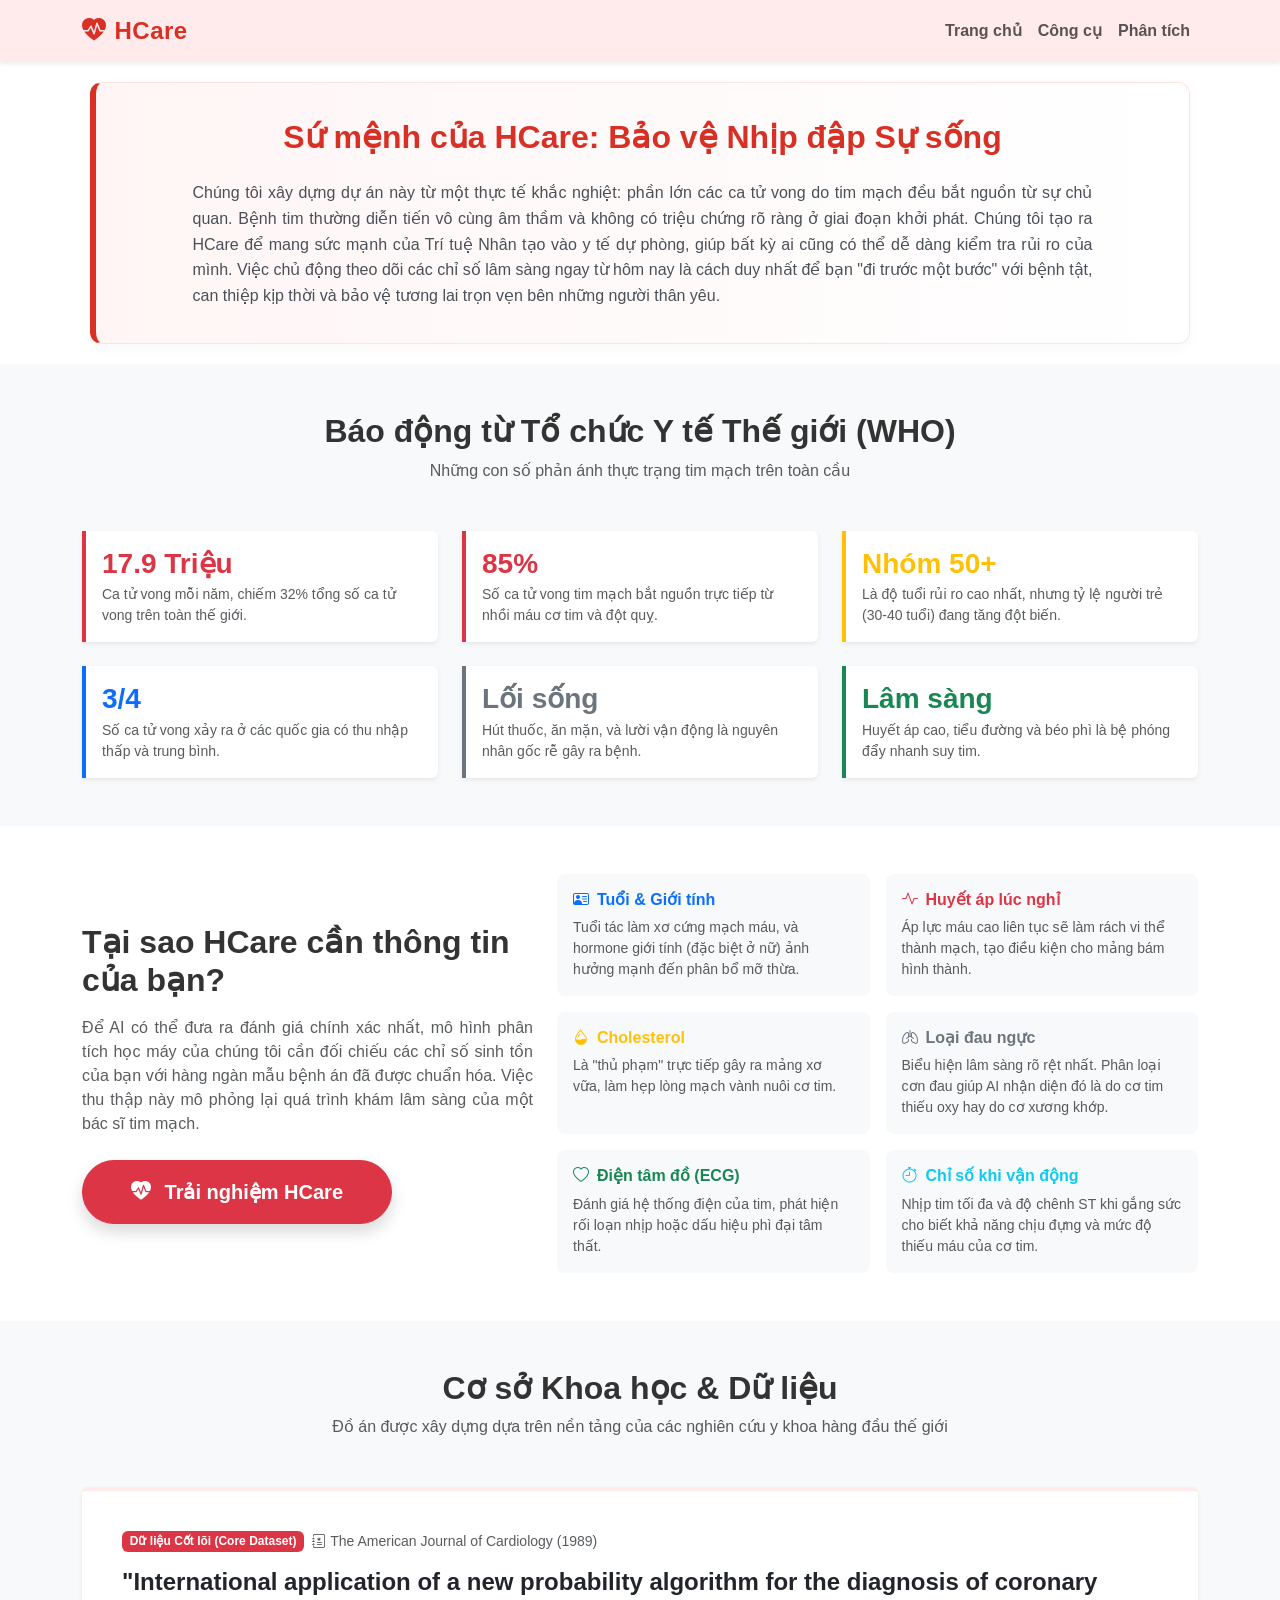
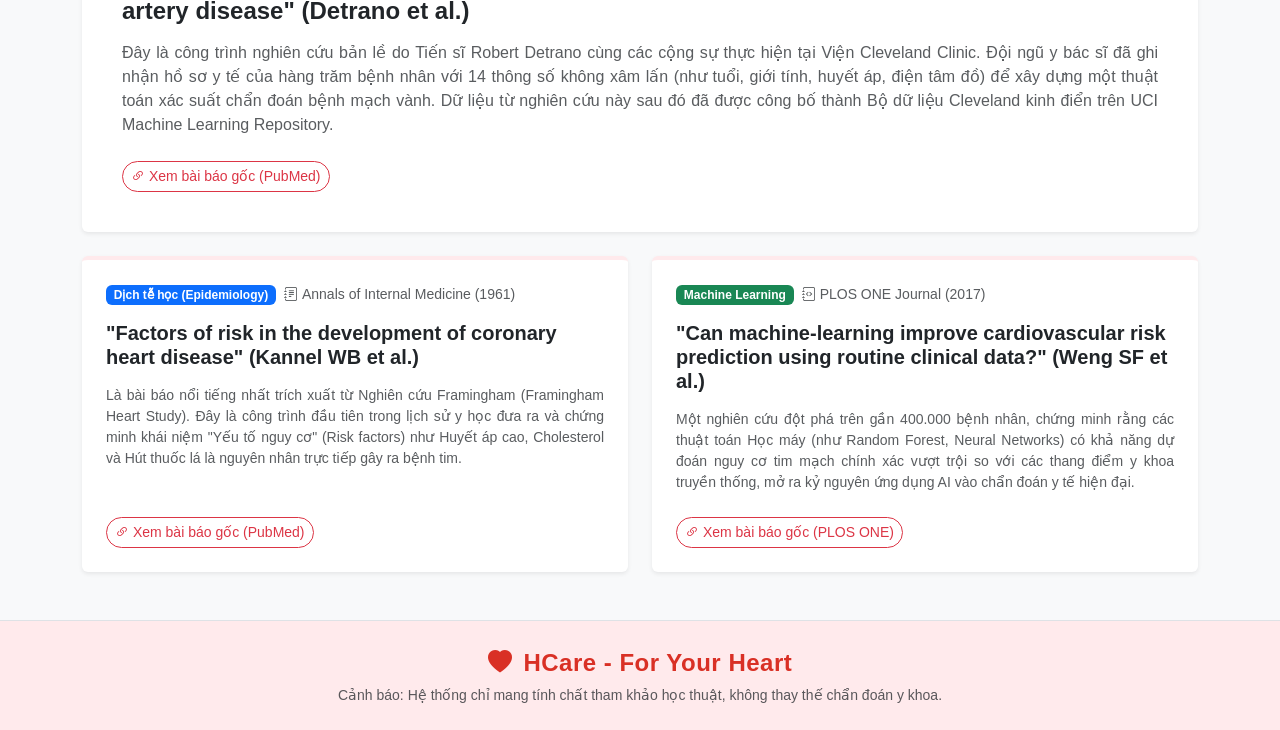
==== index.html @ 7187aa87 "Initial commit" ====
<!DOCTYPE html>
<html lang="vi">
<head>
    <meta charset="UTF-8">
    <meta name="viewport" content="width=device-width, initial-scale=1.0">
    <title>HCare - For Your Heart</title>
    
    <link href="https://cdn.jsdelivr.net/npm/bootstrap@5.3.2/dist/css/bootstrap.min.css" rel="stylesheet">
    <link href="https://cdn.jsdelivr.net/npm/bootstrap-icons@1.11.1/font/bootstrap-icons.css" rel="stylesheet">
    
    <link rel="stylesheet" href="css/global.css">
    <link rel="stylesheet" href="css/home.css">
</head>
<body>

    <div id="navbar-placeholder"></div>

    <main>
        <!-- HERO BANNER -->
        <section class="hero-section text-white d-flex align-items-center justify-content-center">
            <div class="container px-3 text-center">
                <h1 class="display-4 fw-bold mb-4 hero-title">Sứ mệnh của HCare: Bảo vệ Nhịp đập Sự sống</h1>
                <p class="lead mb-4 mx-auto" style="max-width: 900px; text-align: justify; font-size: 1.15rem; line-height: 1.6;">
                    Chúng tôi xây dựng dự án này từ một thực tế khắc nghiệt: phần lớn các ca tử vong do tim mạch đều bắt nguồn từ sự chủ quan. Bệnh tim thường diễn tiến vô cùng âm thầm và không có triệu chứng rõ ràng ở giai đoạn khởi phát. Chúng tôi tạo ra HCare để mang sức mạnh của Trí tuệ Nhân tạo vào y tế dự phòng, giúp bất kỳ ai cũng có thể dễ dàng kiểm tra rủi ro của mình. Việc chủ động theo dõi các chỉ số lâm sàng ngay từ hôm nay là cách duy nhất để bạn "đi trước một bước" với bệnh tật, can thiệp kịp thời và bảo vệ tương lai trọn vẹn bên những người thân yêu.
                </p>
            </div>
        </section>

        <!-- SỐ LIỆU TỪ TỔ CHỨC Y TẾ THẾ GIỚI (WHO) -->
        <section class="py-5 bg-light">
            <div class="container">
                <h2 class="text-center fw-bold mb-2">Báo động từ Tổ chức Y tế Thế giới (WHO)</h2>
                <p class="text-center text-muted mb-5">Những con số phản ánh thực trạng tim mạch trên toàn cầu</p>
                <div class="row g-4">
                    <div class="col-6 col-md-4">
                        <div class="p-3 border-start border-danger border-4 bg-white h-100 shadow-sm rounded-end">
                            <h3 class="fw-bold text-danger mb-1">17.9 Triệu</h3>
                            <p class="text-muted small mb-0">Ca tử vong mỗi năm, chiếm 32% tổng số ca tử vong trên toàn thế giới.</p>
                        </div>
                    </div>
                    <div class="col-6 col-md-4">
                        <div class="p-3 border-start border-danger border-4 bg-white h-100 shadow-sm rounded-end">
                            <h3 class="fw-bold text-danger mb-1">85%</h3>
                            <p class="text-muted small mb-0">Số ca tử vong tim mạch bắt nguồn trực tiếp từ nhồi máu cơ tim và đột quỵ.</p>
                        </div>
                    </div>
                    <div class="col-6 col-md-4">
                        <div class="p-3 border-start border-warning border-4 bg-white h-100 shadow-sm rounded-end">
                            <h3 class="fw-bold text-warning mb-1">Nhóm 50+</h3>
                            <p class="text-muted small mb-0">Là độ tuổi rủi ro cao nhất, nhưng tỷ lệ người trẻ (30-40 tuổi) đang tăng đột biến.</p>
                        </div>
                    </div>
                    <div class="col-6 col-md-4">
                        <div class="p-3 border-start border-primary border-4 bg-white h-100 shadow-sm rounded-end">
                            <h3 class="fw-bold text-primary mb-1">3/4</h3>
                            <p class="text-muted small mb-0">Số ca tử vong xảy ra ở các quốc gia có thu nhập thấp và trung bình.</p>
                        </div>
                    </div>
                    <div class="col-6 col-md-4">
                        <div class="p-3 border-start border-secondary border-4 bg-white h-100 shadow-sm rounded-end">
                            <h3 class="fw-bold text-secondary mb-1">Lối sống</h3>
                            <p class="text-muted small mb-0">Hút thuốc, ăn mặn, và lười vận động là nguyên nhân gốc rễ gây ra bệnh.</p>
                        </div>
                    </div>
                    <div class="col-6 col-md-4">
                        <div class="p-3 border-start border-success border-4 bg-white h-100 shadow-sm rounded-end">
                            <h3 class="fw-bold text-success mb-1">Lâm sàng</h3>
                            <p class="text-muted small mb-0">Huyết áp cao, tiểu đường và béo phì là bệ phóng đẩy nhanh suy tim.</p>
                        </div>
                    </div>
                </div>
            </div>
        </section>

        <!-- DỮ LIỆU ĐẦU VÀO & NÚT TRẢI NGHIỆM HCARE -->
        <section class="py-5">
            <div class="container">
                <div class="row align-items-center">
                    <div class="col-lg-5 mb-4 mb-lg-0">
                        <h2 class="fw-bold mb-3">Tại sao HCare cần thông tin của bạn?</h2>
                        <p class="text-muted mb-4" style="text-align: justify;">Để AI có thể đưa ra đánh giá chính xác nhất, mô hình phân tích học máy của chúng tôi cần đối chiếu các chỉ số sinh tồn của bạn với hàng ngàn mẫu bệnh án đã được chuẩn hóa. Việc thu thập này mô phỏng lại quá trình khám lâm sàng của một bác sĩ tim mạch.</p>
                        
                        <a href="tool.html" class="btn btn-danger btn-lg px-5 py-3 fw-bold shadow hero-btn rounded-pill">
                            <i class="bi bi-heart-pulse-fill text-white me-2"></i> Trải nghiệm HCare
                        </a>
                    </div>
                    
                    <div class="col-lg-7">
                        <div class="row g-3">
                            <div class="col-md-6">
                                <div class="p-3 bg-light rounded-3 h-100">
                                    <h6 class="fw-bold text-primary"><i class="bi bi-person-vcard me-2"></i>Tuổi & Giới tính</h6>
                                    <p class="small text-muted mb-0">Tuổi tác làm xơ cứng mạch máu, và hormone giới tính (đặc biệt ở nữ) ảnh hưởng mạnh đến phân bổ mỡ thừa.</p>
                                </div>
                            </div>
                            <div class="col-md-6">
                                <div class="p-3 bg-light rounded-3 h-100">
                                    <h6 class="fw-bold text-danger"><i class="bi bi-activity me-2"></i>Huyết áp lúc nghỉ</h6>
                                    <p class="small text-muted mb-0">Áp lực máu cao liên tục sẽ làm rách vi thể thành mạch, tạo điều kiện cho mảng bám hình thành.</p>
                                </div>
                            </div>
                            <div class="col-md-6">
                                <div class="p-3 bg-light rounded-3 h-100">
                                    <h6 class="fw-bold text-warning"><i class="bi bi-droplet-half me-2"></i>Cholesterol</h6>
                                    <p class="small text-muted mb-0">Là "thủ phạm" trực tiếp gây ra mảng xơ vữa, làm hẹp lòng mạch vành nuôi cơ tim.</p>
                                </div>
                            </div>
                            <div class="col-md-6">
                                <div class="p-3 bg-light rounded-3 h-100">
                                    <h6 class="fw-bold text-secondary"><i class="bi bi-lungs me-2"></i>Loại đau ngực</h6>
                                    <p class="small text-muted mb-0">Biểu hiện lâm sàng rõ rệt nhất. Phân loại cơn đau giúp AI nhận diện đó là do cơ tim thiếu oxy hay do cơ xương khớp.</p>
                                </div>
                            </div>
                            <div class="col-md-6">
                                <div class="p-3 bg-light rounded-3 h-100">
                                    <h6 class="fw-bold text-success"><i class="bi bi-heart me-2"></i>Điện tâm đồ (ECG)</h6>
                                    <p class="small text-muted mb-0">Đánh giá hệ thống điện của tim, phát hiện rối loạn nhịp hoặc dấu hiệu phì đại tâm thất.</p>
                                </div>
                            </div>
                            <div class="col-md-6">
                                <div class="p-3 bg-light rounded-3 h-100">
                                    <h6 class="fw-bold text-info"><i class="bi bi-stopwatch me-2"></i>Chỉ số khi vận động</h6>
                                    <p class="small text-muted mb-0">Nhịp tim tối đa và độ chênh ST khi gắng sức cho biết khả năng chịu đựng và mức độ thiếu máu của cơ tim.</p>
                                </div>
                            </div>
                        </div>
                    </div>
                </div>
            </div>
        </section>

        <!-- CƠ SỞ KHOA HỌC & CÁC BÀI BÁO NỔI BẬT -->
        <section class="py-5 bg-light">
            <div class="container">
                <h2 class="text-center fw-bold mb-2">Cơ sở Khoa học & Dữ liệu</h2>
                <p class="text-center text-muted mb-5">Đồ án được xây dựng dựa trên nền tảng của các nghiên cứu y khoa hàng đầu thế giới</p>
                
                <div class="row g-4">
                    <!-- BÀI BÁO 1 -->
                    <div class="col-12">
                        <div class="card shadow-sm border-0 article-card p-3 p-md-4 h-100">
                            <div class="card-body">
                                <div class="d-flex align-items-center mb-3">
                                    <span class="badge bg-danger me-2">Dữ liệu Cốt lõi (Core Dataset)</span>
                                    <span class="text-muted small"><i class="bi bi-journal-medical me-1"></i>The American Journal of Cardiology (1989)</span>
                                </div>
                                <h4 class="card-title fw-bold text-dark mb-3">"International application of a new probability algorithm for the diagnosis of coronary artery disease" (Detrano et al.)</h4>
                                <p class="card-text text-muted mb-3" style="text-align: justify;">
                                    Đây là công trình nghiên cứu bản lề do Tiến sĩ Robert Detrano cùng các cộng sự thực hiện tại Viện Cleveland Clinic. Đội ngũ y bác sĩ đã ghi nhận hồ sơ y tế của hàng trăm bệnh nhân với 14 thông số không xâm lấn (như tuổi, giới tính, huyết áp, điện tâm đồ) để xây dựng một thuật toán xác suất chẩn đoán bệnh mạch vành. Dữ liệu từ nghiên cứu này sau đó đã được công bố thành Bộ dữ liệu Cleveland kinh điển trên UCI Machine Learning Repository.
                                </p>
                                <a href="https://pubmed.ncbi.nlm.nih.gov/2756873/" target="_blank" class="btn btn-outline-danger btn-sm rounded-pill mt-2">
                                    <i class="bi bi-link-45deg"></i> Xem bài báo gốc (PubMed)
                                </a>
                            </div>
                        </div>
                    </div>

                    <!-- BÀI BÁO 2 -->
                    <div class="col-12 col-md-6">
                        <div class="card shadow-sm border-0 article-card p-2 h-100">
                            <div class="card-body d-flex flex-column h-100">
                                <div class="d-flex align-items-center mb-3">
                                    <span class="badge bg-primary me-2">Dịch tễ học (Epidemiology)</span>
                                    <span class="text-muted small"><i class="bi bi-journal-text me-1"></i>Annals of Internal Medicine (1961)</span>
                                </div>
                                <h5 class="card-title fw-bold text-dark mb-3">"Factors of risk in the development of coronary heart disease" (Kannel WB et al.)</h5>
                                <p class="card-text text-muted small mb-4" style="text-align: justify;">
                                    Là bài báo nổi tiếng nhất trích xuất từ Nghiên cứu Framingham (Framingham Heart Study). Đây là công trình đầu tiên trong lịch sử y học đưa ra và chứng minh khái niệm "Yếu tố nguy cơ" (Risk factors) như Huyết áp cao, Cholesterol và Hút thuốc lá là nguyên nhân trực tiếp gây ra bệnh tim.
                                </p>
                                <div class="mt-auto">
                                    <a href="https://pubmed.ncbi.nlm.nih.gov/13751193/" target="_blank" class="btn btn-outline-danger btn-sm rounded-pill">
                                        <i class="bi bi-link-45deg"></i> Xem bài báo gốc (PubMed)
                                    </a>
                                </div>
                            </div>
                        </div>
                    </div>

                    <!-- BÀI BÁO 3 -->
                    <div class="col-12 col-md-6">
                        <div class="card shadow-sm border-0 article-card p-2 h-100">
                            <div class="card-body d-flex flex-column h-100">
                                <div class="d-flex align-items-center mb-3">
                                    <span class="badge bg-success me-2">Machine Learning</span>
                                    <span class="text-muted small"><i class="bi bi-journal-code me-1"></i>PLOS ONE Journal (2017)</span>
                                </div>
                                <h5 class="card-title fw-bold text-dark mb-3">"Can machine-learning improve cardiovascular risk prediction using routine clinical data?" (Weng SF et al.)</h5>
                                <p class="card-text text-muted small mb-4" style="text-align: justify;">
                                    Một nghiên cứu đột phá trên gần 400.000 bệnh nhân, chứng minh rằng các thuật toán Học máy (như Random Forest, Neural Networks) có khả năng dự đoán nguy cơ tim mạch chính xác vượt trội so với các thang điểm y khoa truyền thống, mở ra kỷ nguyên ứng dụng AI vào chẩn đoán y tế hiện đại.
                                </p>
                                <div class="mt-auto">
                                    <a href="https://journals.plos.org/plosone/article?id=10.1371/journal.pone.0174944" target="_blank" class="btn btn-outline-danger btn-sm rounded-pill">
                                        <i class="bi bi-link-45deg"></i> Xem bài báo gốc (PLOS ONE)
                                    </a>
                                </div>
                            </div>
                        </div>
                    </div>
                </div>
            </div>
        </section>
    </main>

    <div id="footer-placeholder"></div>

    <script src="https://cdn.jsdelivr.net/npm/bootstrap@5.3.2/dist/js/bootstrap.bundle.min.js"></script>
    <script src="js/global.js"></script>
</body>
</html>
---- css/global.css ----
/* VARIABLES & BASE */
:root {
    --bg-white: #ffffff;
    --light-red: #ffeaec;
    --brand-red: #d93025;
    --text-main: #333333;
}

body {
    background-color: var(--bg-white);
    color: var(--text-main);
    font-family: 'Segoe UI', Tahoma, Geneva, Verdana, sans-serif;
    margin: 0;
    padding: 0;
    display: flex;
    flex-direction: column;
    min-height: 100vh;
}

main {
    flex: 1; 
}

/* COMPONENTS */
.custom-header {
    background-color: var(--light-red);
}

.brand-text {
    color: var(--brand-red) !important;
    font-size: 1.5rem;
    letter-spacing: 0.5px;
}
---- css/home.css ----
/* HERO BANNER STYLING - COMPACT & HIGH CONTRAST */
.hero-section {
    background-color: #ffffff;
    background-image: linear-gradient(to right, #fff5f5, #ffffff);
    border: 1px solid #ffe3e3;
    border-left: 6px solid #d93025;
    padding: 35px 25px;
    margin: 20px auto;
    border-radius: 12px;
    max-width: 1100px;
    box-shadow: 0 4px 15px rgba(0, 0, 0, 0.03);
}

.hero-title {
    color: #d93025 !important;
    font-size: 2rem !important;
    font-weight: 700 !important;
    text-shadow: none !important;
}

.hero-section p {
    color: #495057 !important;
    text-shadow: none !important;
    font-size: 1rem !important;
    line-height: 1.6;
    margin-bottom: 0 !important;
}

/* CÁC THẺ CARD VÀ HIỆU ỨNG KHÁC */
.cause-card, .article-card, .step-card {
    transition: all 0.3s ease;
}

.cause-card:hover, .article-card:hover, .step-card:hover {
    transform: translateY(-5px);
    box-shadow: 0 10px 20px rgba(0,0,0,0.08) !important;
}

.article-card {
    border-top: 4px solid var(--light-red) !important;
}

.article-card:hover {
    border-top: 4px solid var(--brand-red) !important;
}

/* RESPONSIVE CHO ĐIỆN THOẠI */
@media (max-width: 768px) {
    .hero-section {
        padding: 25px 15px;
        margin: 15px;
        border-radius: 10px;
    }
    
    .hero-title {
        font-size: 1.5rem !important;
    }
    
    .hero-section p {
        font-size: 0.9rem !important;
    }
}
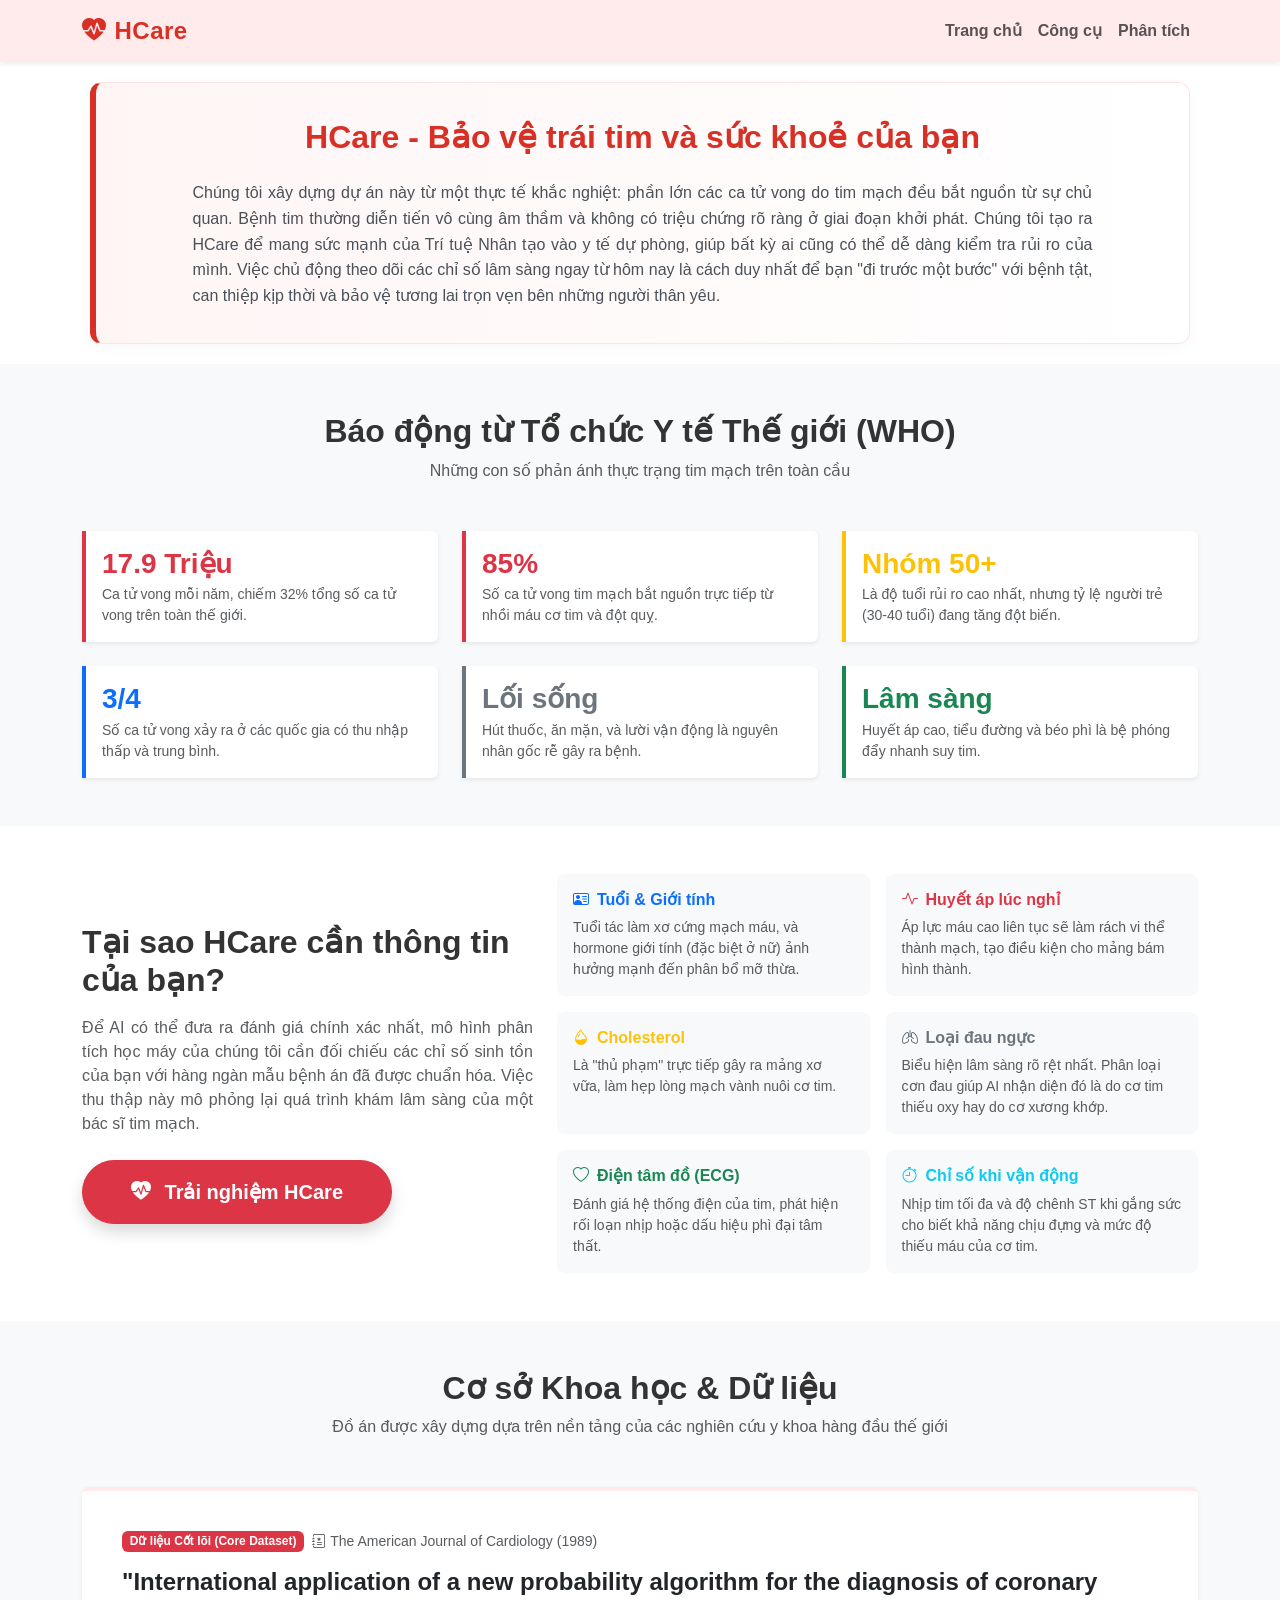
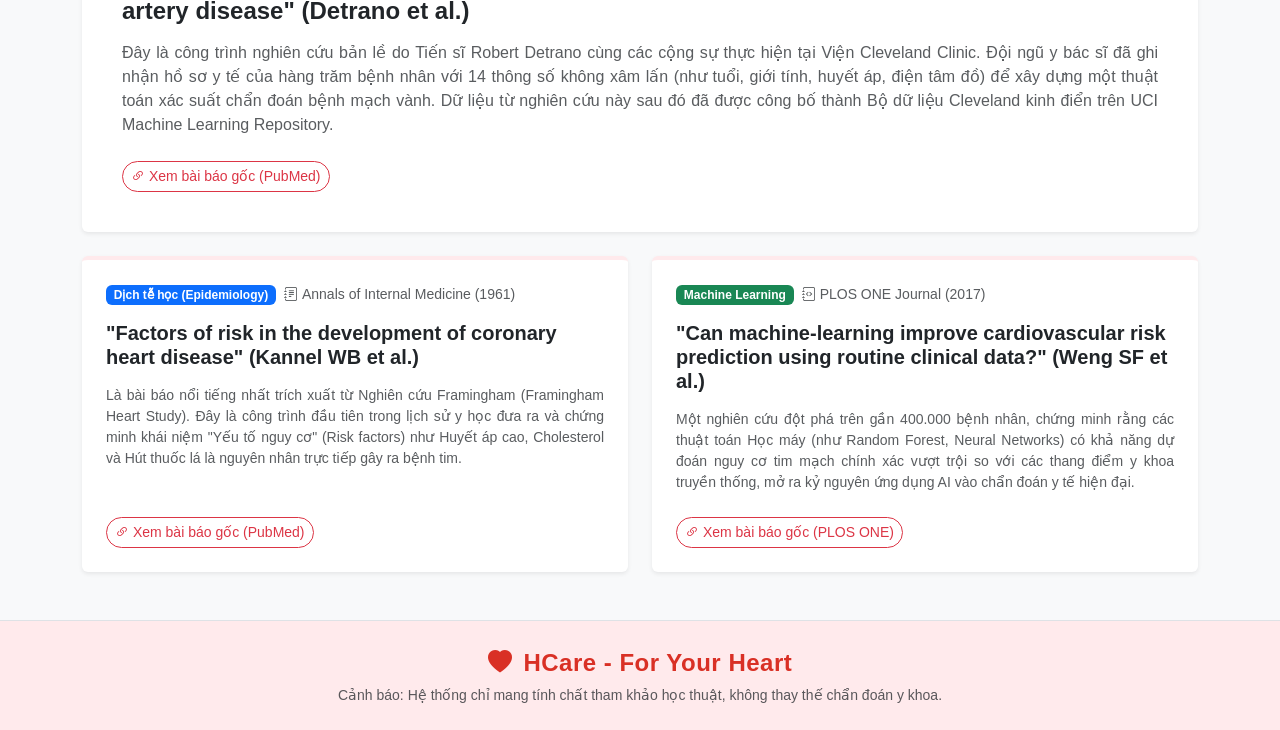
==== commit 7572b81b: "Update homepage" ====
--- a/index.html
+++ b/index.html
@@ -19,7 +19,7 @@
         <!-- HERO BANNER -->
         <section class="hero-section text-white d-flex align-items-center justify-content-center">
             <div class="container px-3 text-center">
-                <h1 class="display-4 fw-bold mb-4 hero-title">Sứ mệnh của HCare: Bảo vệ Nhịp đập Sự sống</h1>
+                <h1 class="display-4 fw-bold mb-4 hero-title">HCare - Bảo vệ trái tim và sức khoẻ của bạn</h1>
                 <p class="lead mb-4 mx-auto" style="max-width: 900px; text-align: justify; font-size: 1.15rem; line-height: 1.6;">
                     Chúng tôi xây dựng dự án này từ một thực tế khắc nghiệt: phần lớn các ca tử vong do tim mạch đều bắt nguồn từ sự chủ quan. Bệnh tim thường diễn tiến vô cùng âm thầm và không có triệu chứng rõ ràng ở giai đoạn khởi phát. Chúng tôi tạo ra HCare để mang sức mạnh của Trí tuệ Nhân tạo vào y tế dự phòng, giúp bất kỳ ai cũng có thể dễ dàng kiểm tra rủi ro của mình. Việc chủ động theo dõi các chỉ số lâm sàng ngay từ hôm nay là cách duy nhất để bạn "đi trước một bước" với bệnh tật, can thiệp kịp thời và bảo vệ tương lai trọn vẹn bên những người thân yêu.
                 </p>
